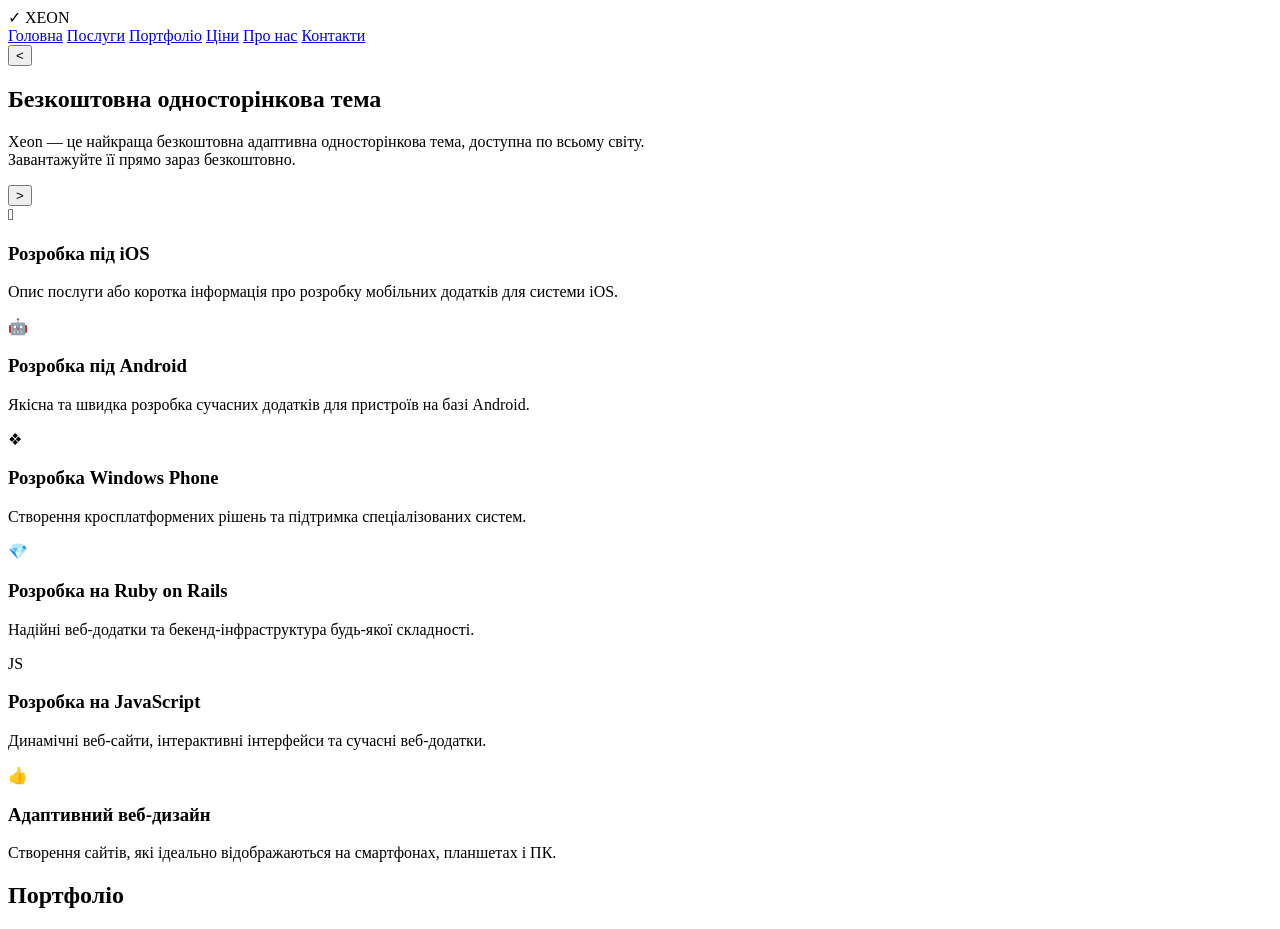
==== 3card/index.html @ 96e9ab24 "Create index.html" ====
<!DOCTYPE html>
<html lang="uk">
<head>
  <meta charset="UTF-8">
  <meta name="viewport" content="width=device-width, initial-scale=1.0">
  <title>Xeon - Простий</title>
  <link rel="stylesheet" href="style.css">
</head>
<body>

  <header class="head">
    <div class="wrap">
      <div class="logo">
        <span class="l-ic">✓</span> XEON
      </div>
      <nav class="nav">
        <a href="#" class="link active">Головна</a>
        <a href="#" class="link">Послуги</a>
        <a href="#" class="link">Портфоліо</a>
        <a href="#" class="link">Ціни</a>
        <a href="#" class="link">Про нас</a>
        <a href="#" class="link">Контакти</a>
      </nav>
    </div>
  </header>

  <section class="hero">
    <button class="arr left">&lt;</button>
    
    <div class="h-txt">
      <h1>Безкоштовна односторінкова тема</h1>
      <p>Xeon — це найкраща безкоштовна адаптивна односторінкова тема, доступна по всьому світу.<br>Завантажуйте її прямо зараз безкоштовно.</p>
    </div>

    <button class="arr right">&gt;</button>
  </section>

  <main class="main">
    <section class="card">
      <div class="grid">
        
        <div class="item">
          <div class="ic red"></div>
          <h3>Розробка під iOS</h3>
          <p>Опис послуги або коротка інформація про розробку мобільних додатків для системи iOS.</p>
        </div>

        <div class="item">
          <div class="ic green">🤖</div>
          <h3>Розробка під Android</h3>
          <p>Якісна та швидка розробка сучасних додатків для пристроїв на базі Android.</p>
        </div>

        <div class="item">
          <div class="ic blue">❖</div>
          <h3>Розробка Windows Phone</h3>
          <p>Створення кросплатформених рішень та підтримка спеціалізованих систем.</p>
        </div>

        <div class="item">
          <div class="ic purp">💎</div>
          <h3>Розробка на Ruby on Rails</h3>
          <p>Надійні веб-додатки та бекенд-інфраструктура будь-якої складності.</p>
        </div>

        <div class="item">
          <div class="ic teal">JS</div>
          <h3>Розробка на JavaScript</h3>
          <p>Динамічні веб-сайти, інтерактивні інтерфейси та сучасні веб-додатки.</p>
        </div>

        <div class="item">
          <div class="ic dark">👍</div>
          <h3>Адаптивний веб-дизайн</h3>
          <p>Створення сайтів, які ідеально відображаються на смартфонах, планшетах і ПК.</p>
        </div>

      </div>
    </section>

    <section class="port">
      <h2>Портфоліо</h2>
    </section>
  </main>

  <script>
    const hero = document.querySelector('.hero');
    const arrs = document.querySelectorAll('.arr');

    arrs.forEach(a => {
      a.addEventListener('click', () => hero.classList.toggle('orange-bg'));
    });
  </script>
</body>
</html>
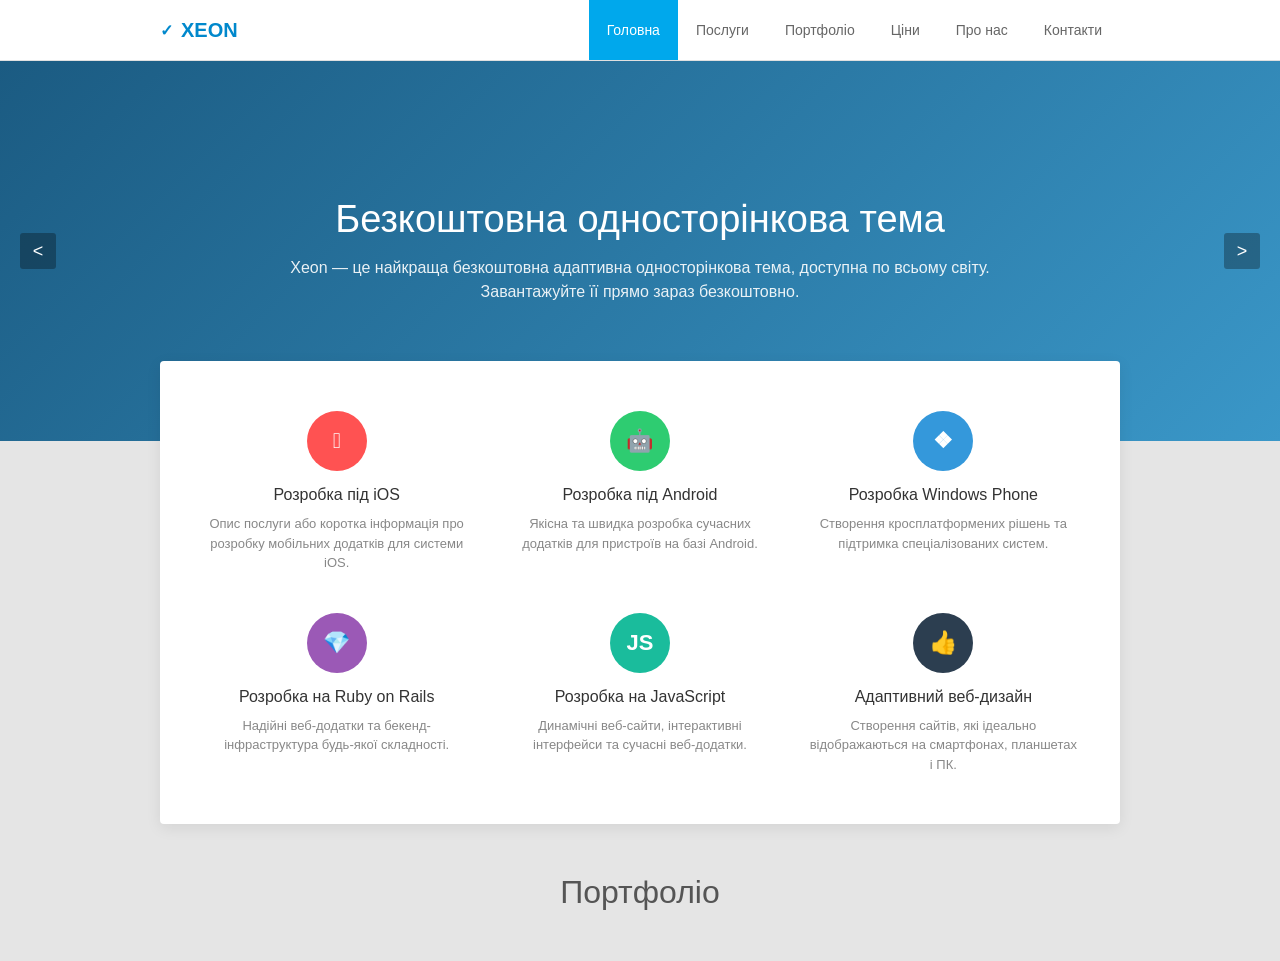
==== commit 18c5a53a: "Update index.html" ====
--- a/3card/index.html
+++ b/3card/index.html
@@ -3,7 +3,7 @@
 <head>
   <meta charset="UTF-8">
   <meta name="viewport" content="width=device-width, initial-scale=1.0">
-  <title>Xeon - Простий</title>
+  <title>Xeon</title>
   <link rel="stylesheet" href="style.css">
 </head>
 <body>
--- a/3card/style.css
+++ b/3card/style.css
@@ -0,0 +1,179 @@
+* {
+  margin: 0;
+  padding: 0;
+  box-sizing: border-box;
+  font-family: Arial, sans-serif;
+}
+
+body {
+  background-color: #e5e5e5;
+  color: #555;
+}
+
+.head {
+  position: relative;
+  z-index: 10;
+  background-color: #fff;
+  border-bottom: 1px solid #e0e0e0;
+}
+
+.wrap {
+  max-width: 1000px;
+  margin: 0 auto;
+  display: flex;
+  justify-content: space-between;
+  align-items: center;
+  height: 60px;
+  padding: 0 20px;
+}
+
+.logo {
+  font-size: 20px;
+  font-weight: bold;
+  color: #0088cc;
+  display: flex;
+  align-items: center;
+  gap: 8px;
+}
+
+.l-ic { font-size: 16px; }
+
+.nav {
+  display: flex;
+  height: 100%;
+}
+
+.link {
+  display: flex;
+  align-items: center;
+  padding: 0 18px;
+  text-decoration: none;
+  color: #666;
+  font-size: 14px;
+  height: 100%;
+}
+
+.link:hover { color: #0088cc; }
+.active { background-color: #00a8ec; color: #fff; }
+
+.hero {
+  position: relative;
+  height: 380px;
+  background: linear-gradient(135deg, #1b5b82, #3a97c8);
+  display: flex;
+  justify-content: space-between;
+  align-items: center;
+  padding: 0 20px;
+  color: #fff;
+  text-align: center;
+  transition: background 0.4s ease-in-out;
+}
+
+.hero.orange-bg {
+  background: linear-gradient(135deg, #d35400, #f39c12);
+}
+
+.h-txt {
+  max-width: 700px;
+  margin: 0 auto;
+}
+
+.h-txt h1 {
+  font-size: 38px;
+  font-weight: normal;
+  margin-bottom: 15px;
+}
+
+.h-txt p {
+  font-size: 16px;
+  line-height: 1.5;
+  opacity: 0.9;
+}
+
+.arr {
+  position: absolute;
+  top: 50%;
+  transform: translateY(-50%);
+  background-color: rgba(0, 0, 0, 0.3);
+  color: #fff;
+  border: none;
+  width: 36px;
+  height: 36px;
+  font-size: 18px;
+  cursor: pointer;
+  border-radius: 3px;
+  z-index: 10;
+}
+
+.arr:hover { background-color: rgba(0, 0, 0, 0.6); }
+.left { left: 20px; }
+.right { right: 20px; }
+
+.main {
+  position: relative;
+  max-width: 1000px;
+  margin: 0 auto;
+  padding: 0 20px;
+}
+
+.card {
+  position: relative;
+  margin-top: -80px; 
+  background-color: #fff;
+  padding: 50px 40px;
+  border-radius: 4px;
+  box-shadow: 0 4px 15px rgba(0, 0, 0, 0.08);
+  z-index: 5;
+}
+
+.grid {
+  display: grid;
+  grid-template-columns: repeat(3, 1fr);
+  gap: 40px 30px;
+}
+
+.item { text-align: center; }
+
+.ic {
+  width: 60px;
+  height: 60px;
+  border-radius: 50%;
+  margin: 0 auto 15px auto;
+  display: flex;
+  align-items: center;
+  justify-content: center;
+  color: #fff;
+  font-size: 22px;
+  font-weight: bold;
+}
+
+.red { background-color: #ff5252; }
+.green { background-color: #2ecc71; }
+.blue { background-color: #3498db; }
+.purp { background-color: #9b59b6; }
+.teal { background-color: #1abc9c; }
+.dark { background-color: #2c3e50; }
+
+.item h3 {
+  font-size: 16px;
+  color: #333;
+  margin-bottom: 10px;
+  font-weight: normal;
+}
+
+.item p {
+  font-size: 13px;
+  color: #888;
+  line-height: 1.5;
+}
+
+.port {
+  text-align: center;
+  padding: 50px 0;
+}
+
+.port h2 {
+  font-size: 32px;
+  font-weight: normal;
+  color: #555;
+}
